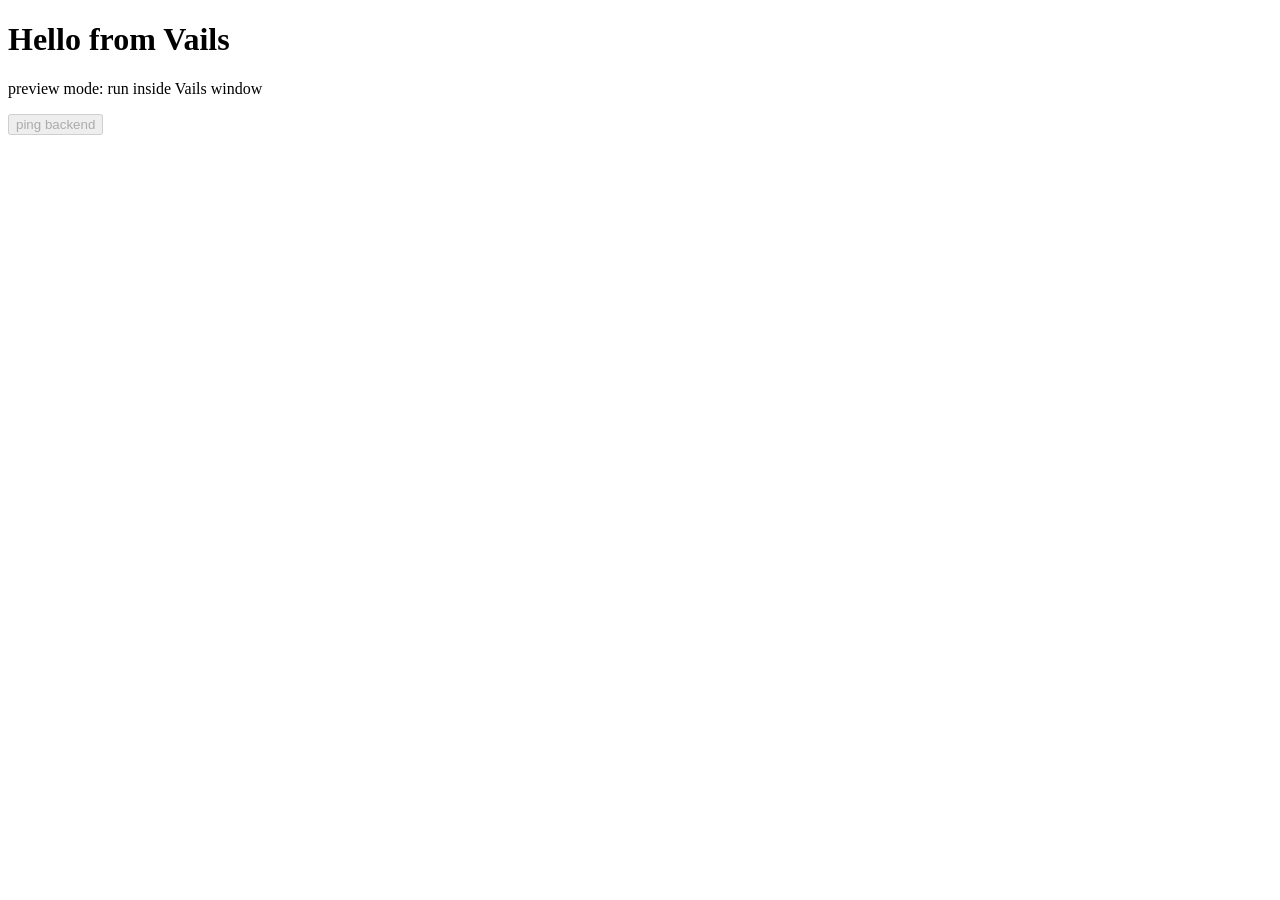
==== examples/hello/frontend/index.html @ de72a4c2 "vails: phases 0-2 + Tauri/mobile plans (windows+linux E2E green) - Pure-V core: application, bridge " ====
<!doctype html>
<html lang="en">
<head>
<meta charset="utf-8" />
<title>Hello Vails</title>
</head>
<body>
<h1>Hello from Vails</h1>
<p id="status">backend: not connected</p>
<button id="ping">ping backend</button>
<script>
(function () {
  var s = document.getElementById("status");
  var b = document.getElementById("ping");
  if (!window.vails) {
    s.textContent = "preview mode: run inside Vails window";
    b.disabled = true;
    return;
  }
  b.addEventListener("click", function () {
    window.vails.call("ping", "").then(function (r) {
      s.textContent = "backend says: " + r;
    }).catch(function (e) {
      s.textContent = "error: " + e.message;
    });
  });
  window.vails.onEvent("ready", function (d) {
    s.textContent = "event: " + d;
  });
})();
</script>
</body>
</html>
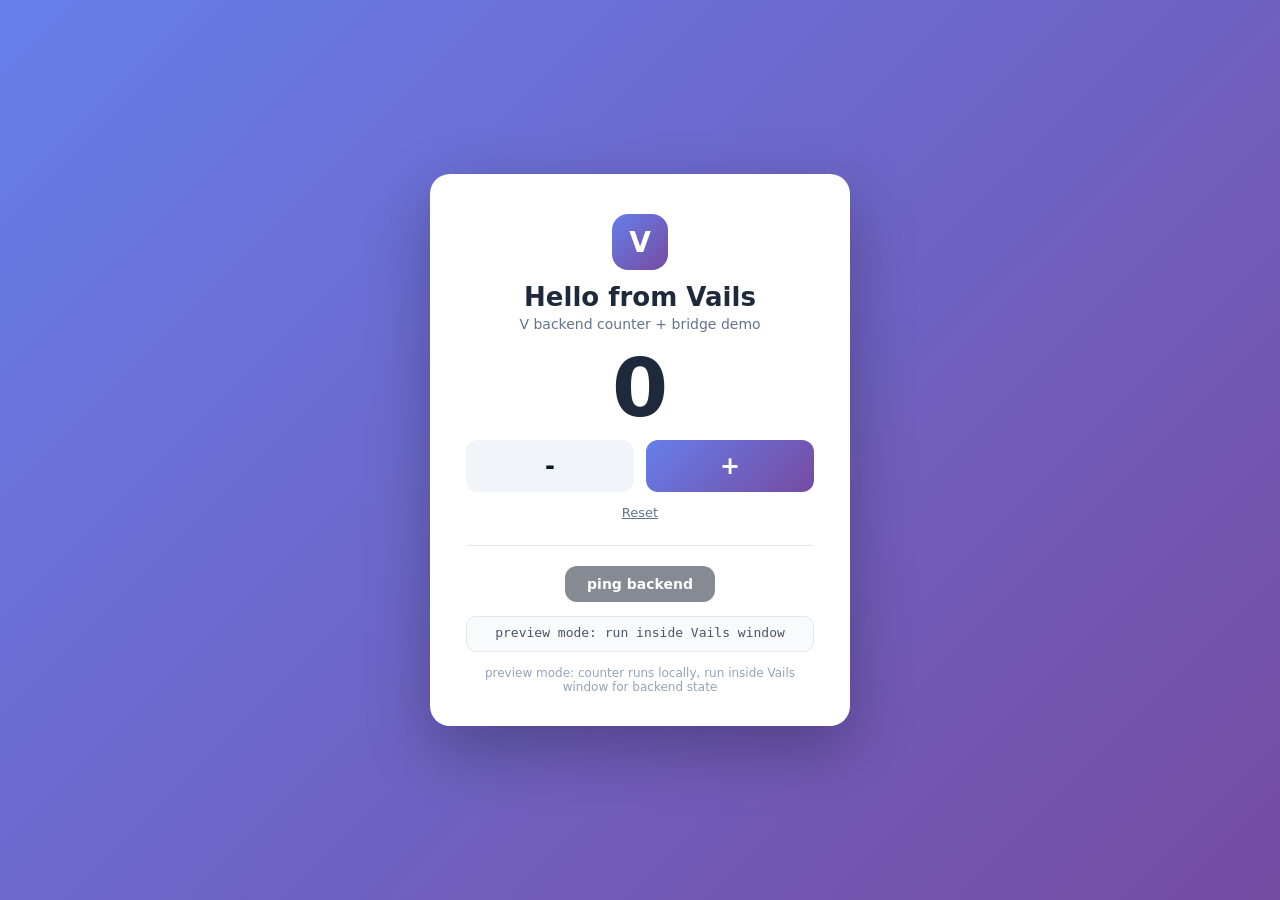
==== commit cd1f340d: "vails: T1 capabilities + hello loads UI from file" ====
--- a/examples/hello/frontend/index.html
+++ b/examples/hello/frontend/index.html
@@ -1,32 +1,184 @@
 <!doctype html>
+<!-- Source of truth for the hello UI: main.v loads this file at runtime. -->
 <html lang="en">
 <head>
 <meta charset="utf-8" />
+<meta name="viewport" content="width=device-width, initial-scale=1" />
 <title>Hello Vails</title>
+<style>
+  * { box-sizing: border-box; }
+  body {
+    margin: 0;
+    min-height: 100vh;
+    display: flex;
+    align-items: center;
+    justify-content: center;
+    font-family: system-ui, -apple-system, "Segoe UI", Roboto, sans-serif;
+    background: linear-gradient(135deg, #667eea 0%, #764ba2 100%);
+    color: #1e293b;
+  }
+  .card {
+    background: #ffffff;
+    border-radius: 20px;
+    padding: 40px 36px 32px;
+    width: min(420px, 92vw);
+    text-align: center;
+    box-shadow: 0 24px 64px rgba(0, 0, 0, 0.28);
+  }
+  .badge {
+    width: 56px;
+    height: 56px;
+    margin: 0 auto 12px;
+    border-radius: 16px;
+    display: flex;
+    align-items: center;
+    justify-content: center;
+    font-size: 28px;
+    font-weight: 800;
+    color: #fff;
+    background: linear-gradient(135deg, #667eea, #764ba2);
+  }
+  h1 { margin: 0 0 4px; font-size: 26px; }
+  .subtitle { margin: 0 0 20px; color: #64748b; font-size: 14px; }
+  .counter-value {
+    font-size: 72px;
+    font-weight: 800;
+    line-height: 1;
+    margin: 8px 0 16px;
+    font-variant-numeric: tabular-nums;
+    transition: transform 0.12s ease;
+  }
+  .counter-value.pop { transform: scale(1.12); }
+  .btn-row { display: flex; gap: 12px; justify-content: center; }
+  button { cursor: pointer; font: inherit; border: none; border-radius: 12px; }
+  button:disabled { opacity: 0.5; cursor: default; }
+  .btn-count {
+    flex: 1;
+    padding: 12px 0;
+    font-size: 24px;
+    font-weight: 700;
+  }
+  .btn-dec { background: #f1f5f9; color: #0f172a; }
+  .btn-dec:hover { background: #e2e8f0; }
+  .btn-inc { background: linear-gradient(135deg, #667eea, #764ba2); color: #fff; }
+  .btn-inc:hover { filter: brightness(1.08); }
+  .btn-reset {
+    margin-top: 12px;
+    background: none;
+    color: #64748b;
+    font-size: 13px;
+    text-decoration: underline;
+  }
+  .btn-reset:hover { color: #0f172a; }
+  .divider { border: none; border-top: 1px solid #e2e8f0; margin: 24px 0 20px; }
+  .btn-ping {
+    padding: 10px 22px;
+    font-size: 14px;
+    font-weight: 600;
+    background: #0f172a;
+    color: #fff;
+  }
+  .btn-ping:hover { background: #1e293b; }
+  .status {
+    margin: 14px 0 0;
+    font-size: 13px;
+    font-family: ui-monospace, Consolas, monospace;
+    background: #f8fafc;
+    border: 1px solid #e2e8f0;
+    border-radius: 10px;
+    padding: 8px 12px;
+    color: #475569;
+    min-height: 36px;
+  }
+  .hint { margin: 14px 0 0; font-size: 12px; color: #94a3b8; }
+</style>
 </head>
 <body>
-<h1>Hello from Vails</h1>
-<p id="status">backend: not connected</p>
-<button id="ping">ping backend</button>
+<main class="card">
+  <div class="badge">V</div>
+  <h1>Hello from Vails</h1>
+  <p class="subtitle">V backend counter + bridge demo</p>
+  <div class="counter-value" id="count">0</div>
+  <div class="btn-row">
+    <button class="btn-count btn-dec" id="dec" type="button">-</button>
+    <button class="btn-count btn-inc" id="inc" type="button">+</button>
+  </div>
+  <button class="btn-reset" id="reset" type="button">Reset</button>
+  <hr class="divider" />
+  <button class="btn-ping" id="ping" type="button">ping backend</button>
+  <p class="status" id="status">backend: not connected</p>
+  <p class="hint" id="hint"></p>
+</main>
 <script>
 (function () {
-  var s = document.getElementById("status");
-  var b = document.getElementById("ping");
-  if (!window.vails) {
-    s.textContent = "preview mode: run inside Vails window";
-    b.disabled = true;
-    return;
+  var countEl = document.getElementById("count");
+  var statusEl = document.getElementById("status");
+  var hintEl = document.getElementById("hint");
+  var incBtn = document.getElementById("inc");
+  var decBtn = document.getElementById("dec");
+  var resetBtn = document.getElementById("reset");
+  var pingBtn = document.getElementById("ping");
+  var useBackend = !!window.vails;
+  var localCount = 0;
+
+  function render(n) {
+    countEl.textContent = n;
+    countEl.classList.remove("pop");
+    void countEl.offsetWidth;
+    countEl.classList.add("pop");
   }
-  b.addEventListener("click", function () {
+  function showError(e) {
+    statusEl.textContent = "error: " + (e && e.message ? e.message : e);
+  }
+  function applyResult(r) {
+    var n = parseInt(r, 10);
+    if (isNaN(n)) {
+      statusEl.textContent = "backend says: " + r;
+      return;
+    }
+    render(n);
+  }
+  function callOrLocal(method) {
+    if (useBackend) {
+      return window.vails.call(method, "");
+    }
+    if (method === "counter_inc") { localCount += 1; }
+    else if (method === "counter_dec") { localCount -= 1; }
+    else if (method === "counter_reset") { localCount = 0; }
+    else if (method === "counter_get") { /* no change */ }
+    return Promise.resolve(String(localCount));
+  }
+
+  incBtn.addEventListener("click", function () {
+    callOrLocal("counter_inc").then(applyResult).catch(showError);
+  });
+  decBtn.addEventListener("click", function () {
+    callOrLocal("counter_dec").then(applyResult).catch(showError);
+  });
+  resetBtn.addEventListener("click", function () {
+    callOrLocal("counter_reset").then(applyResult).catch(showError);
+  });
+  pingBtn.addEventListener("click", function () {
+    if (!useBackend) {
+      statusEl.textContent = "preview mode: run inside Vails window";
+      return;
+    }
     window.vails.call("ping", "").then(function (r) {
-      s.textContent = "backend says: " + r;
-    }).catch(function (e) {
-      s.textContent = "error: " + e.message;
+      statusEl.textContent = "backend says: " + r;
+    }).catch(showError);
+  });
+
+  if (useBackend) {
+    window.vails.onEvent("ready", function (d) {
+      statusEl.textContent = "event: " + d;
     });
-  });
-  window.vails.onEvent("ready", function (d) {
-    s.textContent = "event: " + d;
-  });
+    callOrLocal("counter_get").then(applyResult).catch(showError);
+  } else {
+    render(0);
+    pingBtn.disabled = true;
+    hintEl.textContent = "preview mode: counter runs locally, run inside Vails window for backend state";
+    statusEl.textContent = "preview mode: run inside Vails window";
+  }
 })();
 </script>
 </body>
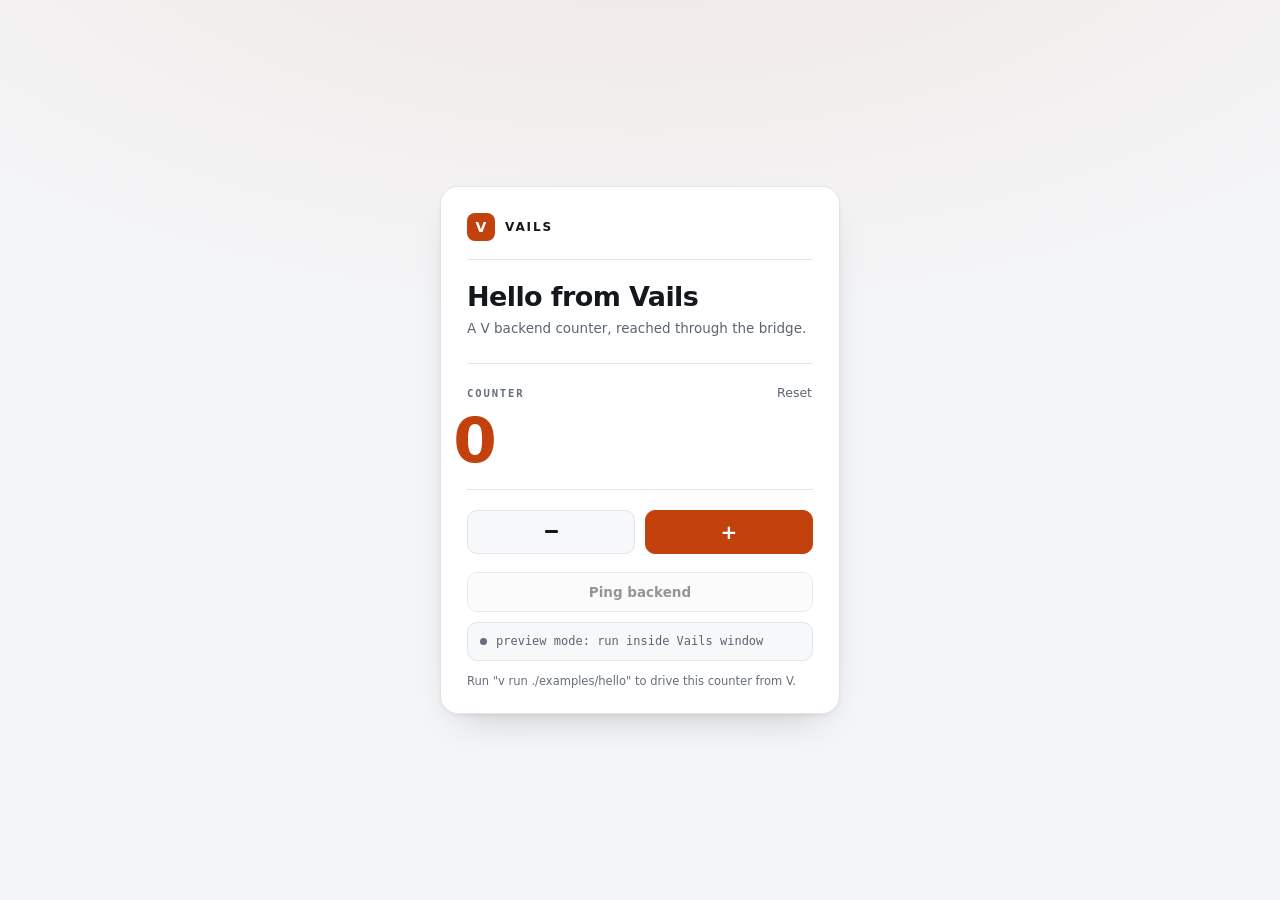
==== commit 4b381299: "vails: phases 5-5b + U0 + F0 + the build track, as one drop Everything from the 2026-09-28..30 sessi" ====
--- a/examples/hello/frontend/index.html
+++ b/examples/hello/frontend/index.html
@@ -4,109 +4,384 @@
 <head>
 <meta charset="utf-8" />
 <meta name="viewport" content="width=device-width, initial-scale=1" />
+<meta name="description" content="The Vails hello example: a V backend counter reached through the bridge." />
+<!-- Default Vails CSP (mirrors webview.default_csp() — kept in sync by webview/secure_test.v).
+     Preview fallback (opened outside a Vails window) runs under the same policy: the secure mode. -->
+<meta http-equiv="Content-Security-Policy" content="default-src 'self'; script-src 'self' 'unsafe-inline'; style-src 'self' 'unsafe-inline'; img-src 'self' data:; font-src 'self' data:; connect-src 'self'; media-src 'self' blob:; object-src 'none'; base-uri 'self'; frame-ancestors 'none'" />
 <title>Hello Vails</title>
 <style>
+  /* ---------------------------------------------------------------------
+     Tokens.
+
+     Everything the card draws comes from here, so a mode is a value swap
+     and never a second stylesheet. The page is dark by default because
+     that is the direction this UI is designed in; prefers-color-scheme
+     light is a full alternative below, not an inversion of the same
+     handful of rules.
+
+     Fonts are the system stack on purpose. This example ships under a
+     CSP that allows no external origin, and it has no build step, so a
+     webfont is not an option - the honest implementation is the platform's
+     own UI face plus its own monospace, which is what `--ui` and `--mono`
+     are. The display sizes lean on tight tracking and weight instead of
+     on a typeface nobody has installed.
+     --------------------------------------------------------------------- */
+  :root {
+    color-scheme: dark light;
+
+    --bg: #0e1116;
+    --surface: #161a20;
+    --surface-2: #1d222a;
+    --surface-3: #252b34;
+    --line: #272d37;
+    --line-strong: #39414e;
+
+    --text: #e9ecf1;
+    --muted: #98a1ae;
+    /* 5.6:1 on --surface. The first value tried was #6b7481 at 3.7:1, which
+       is fine for a decorative rule and not fine for the 10.5px label the
+       quiet token also carries. */
+    --faint: #8a93a0;
+
+    /* One accent, used everywhere it is allowed. It carries the readout,
+       the primary action, and the focus ring - never two accents. */
+    --accent: #f0a23c;
+    --accent-quiet: #7a5220;
+    --accent-ink: #17120a;
+
+    /* Tinted to the surface, never pure black: a neutral-black shadow on
+       a dark card reads as a hole, a warm-tinted one reads as depth. */
+    --shadow: 0 1px 0 rgba(255, 255, 255, 0.04) inset,
+              0 24px 48px -24px rgba(0, 0, 0, 0.85),
+              0 2px 8px -4px rgba(0, 0, 0, 0.6);
+
+    /* One radius scale. The card is the outer container; every control
+       nests inside it, so there are two values and no third. */
+    --r-card: 18px;
+    --r-ctl: 10px;
+
+    --ui: system-ui, -apple-system, "Segoe UI", Roboto, sans-serif;
+    --mono: ui-monospace, SFMono-Regular, Menlo, Consolas, monospace;
+
+    /* A single easing, so every transition on the page shares a feel. */
+    --ease: cubic-bezier(0.16, 1, 0.3, 1);
+  }
+
+  @media (prefers-color-scheme: light) {
+    :root {
+      --bg: #f4f5f7;
+      --surface: #ffffff;
+      --surface-2: #f7f8fa;
+      --surface-3: #eef0f4;
+      --line: #e2e5ea;
+      --line-strong: #c9ced7;
+
+      --text: #14171c;
+      --muted: #5b6472;
+      /* 5.2:1 on the white surface - see the dark-mode note on the same
+         token. This is the smallest text on the page, so it is the one that
+         has to clear AA with room to spare. */
+      --faint: #656d7a;
+
+      /* Darker than the dark-mode accent: amber on white needs the
+         contrast that amber on near-black gets for free. Pushed towards
+         orange rather than yellow, because the same hue that reads as warm
+         amber on near-black turns to mud when it has to sit on white. */
+      --accent: #c2410c;
+      --accent-quiet: #f0d9b4;
+      --accent-ink: #ffffff;
+
+      --shadow: 0 1px 0 rgba(255, 255, 255, 0.9) inset,
+                0 18px 40px -22px rgba(20, 23, 28, 0.28),
+                0 2px 6px -3px rgba(20, 23, 28, 0.12);
+    }
+  }
+
   * { box-sizing: border-box; }
+
+  html, body { height: 100%; }
+
   body {
     margin: 0;
-    min-height: 100vh;
+    min-height: 100dvh;
+    display: grid;
+    place-items: center;
+    padding: 24px;
+    font-family: var(--ui);
+    color: var(--text);
+    background-color: var(--bg);
+    /* The one gradient on the page: a backdrop wash that gives the dark
+       field some depth. It is behind everything and touches no element,
+       so it never reads as a glow on the card. */
+    background-image: radial-gradient(120% 90% at 50% -20%,
+      color-mix(in srgb, var(--accent) 9%, transparent) 0%,
+      transparent 62%);
+    -webkit-font-smoothing: antialiased;
+  }
+
+  .card {
+    width: min(400px, 100%);
+    background: var(--surface);
+    border: 1px solid var(--line);
+    border-radius: var(--r-card);
+    box-shadow: var(--shadow);
+    padding: 26px 26px 22px;
+    /* Left-aligned, not centred. A centred card is the shape a template
+       reaches for by default; the readout and the labels below it read as
+       an instrument panel once the text shares one left edge. */
+    text-align: left;
+  }
+
+  /* --- app chrome ------------------------------------------------------ */
+
+  .brand {
     display: flex;
     align-items: center;
-    justify-content: center;
-    font-family: system-ui, -apple-system, "Segoe UI", Roboto, sans-serif;
-    background: linear-gradient(135deg, #667eea 0%, #764ba2 100%);
-    color: #1e293b;
-  }
-  .card {
-    background: #ffffff;
-    border-radius: 20px;
-    padding: 40px 36px 32px;
-    width: min(420px, 92vw);
-    text-align: center;
-    box-shadow: 0 24px 64px rgba(0, 0, 0, 0.28);
-  }
-  .badge {
-    width: 56px;
-    height: 56px;
-    margin: 0 auto 12px;
-    border-radius: 16px;
+    gap: 10px;
+    padding-bottom: 18px;
+    border-bottom: 1px solid var(--line);
+  }
+  .mark {
+    width: 28px;
+    height: 28px;
+    display: grid;
+    place-items: center;
+    border-radius: 8px;
+    background: var(--accent);
+    color: var(--accent-ink);
+    font: 700 14px/1 var(--ui);
+    letter-spacing: 0;
+  }
+  .wordmark {
+    font: 600 12px/1 var(--ui);
+    letter-spacing: 0.16em;
+    text-transform: uppercase;
+    color: var(--text);
+  }
+  /* --- headline -------------------------------------------------------- */
+
+  h1 {
+    margin: 22px 0 6px;
+    font-size: 27px;
+    /* Tight on the large sizes so the two lines set as one block rather
+       than as two words that happen to be adjacent. */
+    letter-spacing: -0.022em;
+    line-height: 1.12;
+    font-weight: 650;
+  }
+  .subtitle {
+    margin: 0;
+    font-size: 13.5px;
+    line-height: 1.5;
+    color: var(--muted);
+  }
+
+  /* --- readout --------------------------------------------------------- */
+
+  .readout {
+    margin: 24px 0 0;
+    padding: 18px 0 20px;
+    border-top: 1px solid var(--line);
+    border-bottom: 1px solid var(--line);
+  }
+  /* The label and Reset share an edge: they are both small controls for the
+     same readout, and stacking Reset below the +/- row made it an orphaned
+     full-width band with nothing to belong to. */
+  .readout-head {
+    display: flex;
+    align-items: baseline;
+    justify-content: space-between;
+    gap: 12px;
+  }
+  .readout-label {
+    font: 600 10.5px/1 var(--mono);
+    letter-spacing: 0.18em;
+    text-transform: uppercase;
+    color: var(--faint);
+  }
+  .counter-value {
+    /* The UI face, not the mono one. Consolas draws a slashed zero, and at
+       display size that glyph reads as two characters - which is a
+       spectacular thing to do to a counter. tabular-nums is kept anyway:
+       a counter whose digits change width jitters on every click, and the
+       jitter is read as a bug. */
+    font: 700 58px/1 var(--ui);
+    font-variant-numeric: tabular-nums;
+    letter-spacing: -0.035em;
+    margin-top: 8px;
+    color: var(--accent);
+    transition: transform 140ms var(--ease);
+  }
+  .counter-value.pop { transform: scale(1.08); }
+
+  /* --- controls -------------------------------------------------------- */
+
+  .btn-row {
+    display: grid;
+    grid-template-columns: 1fr 1fr;
+    gap: 10px;
+    margin-top: 20px;
+  }
+
+  button {
+    font: inherit;
+    cursor: pointer;
+    border-radius: var(--r-ctl);
+    border: 1px solid transparent;
+    /* A press has to look like a press. Without this the only feedback a
+       click gives is the number changing, which is easy to miss. */
+    transition: background-color 120ms var(--ease),
+                border-color 120ms var(--ease),
+                transform 90ms var(--ease);
+  }
+  button:disabled { cursor: default; opacity: 0.45; }
+
+  .btn-count {
+    padding: 11px 0;
+    font-size: 20px;
+    font-weight: 600;
+    line-height: 1;
+    background: var(--surface-2);
+    color: var(--text);
+    border-color: var(--line);
+  }
+  /* U+2212 next to a plus sign is a short stroke against two, so at any
+     matched size the minus reads as the weaker control. Drawing the dash
+     makes its length and thickness the plus sign's own, which is the only
+     way the pair looks like a matched set. */
+  .dash {
+    display: block;
+    width: 13px;
+    height: 2.6px;
+    margin: 0 auto;
+    background: currentColor;
+    border-radius: 1.3px;
+  }
+  .btn-count:hover:not(:disabled) { background: var(--surface-3); border-color: var(--line-strong); }
+  .btn-count:active:not(:disabled) { transform: translateY(1px); }
+
+  /* The one filled control, and the only place the accent becomes a
+     background. One primary action on the card, not two. */
+  .btn-inc {
+    background: var(--accent);
+    color: var(--accent-ink);
+    border-color: var(--accent);
+  }
+  .btn-inc:hover:not(:disabled) { filter: brightness(1.08); }
+  .btn-inc:active:not(:disabled) { transform: translateY(1px); }
+
+  .btn-reset {
+    background: none;
+    color: var(--muted);
+    font-size: 12.5px;
+    padding: 2px 0;
+  }
+  .btn-reset:hover { color: var(--text); }
+  .btn-reset:active { transform: translateY(1px); }
+
+  .btn-ping {
+    display: block;
+    width: 100%;
+    margin-top: 18px;
+    padding: 11px 0;
+    background: var(--surface-2);
+    color: var(--text);
+    border-color: var(--line-strong);
+    font-size: 13.5px;
+    font-weight: 550;
+  }
+  .btn-ping:hover:not(:disabled) { background: var(--surface-3); }
+  .btn-ping:active:not(:disabled) { transform: translateY(1px); }
+
+  /* A visible focus ring on every control. Keyboard users get to see
+     where they are; :focus-visible keeps it off mouse clicks. */
+  :focus-visible {
+    outline: 2px solid var(--accent);
+    outline-offset: 2px;
+  }
+
+  /* --- status ---------------------------------------------------------- */
+
+  .status {
     display: flex;
     align-items: center;
-    justify-content: center;
-    font-size: 28px;
-    font-weight: 800;
-    color: #fff;
-    background: linear-gradient(135deg, #667eea, #764ba2);
-  }
-  h1 { margin: 0 0 4px; font-size: 26px; }
-  .subtitle { margin: 0 0 20px; color: #64748b; font-size: 14px; }
-  .counter-value {
-    font-size: 72px;
-    font-weight: 800;
-    line-height: 1;
-    margin: 8px 0 16px;
-    font-variant-numeric: tabular-nums;
-    transition: transform 0.12s ease;
-  }
-  .counter-value.pop { transform: scale(1.12); }
-  .btn-row { display: flex; gap: 12px; justify-content: center; }
-  button { cursor: pointer; font: inherit; border: none; border-radius: 12px; }
-  button:disabled { opacity: 0.5; cursor: default; }
-  .btn-count {
-    flex: 1;
-    padding: 12px 0;
-    font-size: 24px;
-    font-weight: 700;
-  }
-  .btn-dec { background: #f1f5f9; color: #0f172a; }
-  .btn-dec:hover { background: #e2e8f0; }
-  .btn-inc { background: linear-gradient(135deg, #667eea, #764ba2); color: #fff; }
-  .btn-inc:hover { filter: brightness(1.08); }
-  .btn-reset {
-    margin-top: 12px;
-    background: none;
-    color: #64748b;
-    font-size: 13px;
-    text-decoration: underline;
-  }
-  .btn-reset:hover { color: #0f172a; }
-  .divider { border: none; border-top: 1px solid #e2e8f0; margin: 24px 0 20px; }
-  .btn-ping {
-    padding: 10px 22px;
-    font-size: 14px;
-    font-weight: 600;
-    background: #0f172a;
-    color: #fff;
-  }
-  .btn-ping:hover { background: #1e293b; }
-  .status {
-    margin: 14px 0 0;
-    font-size: 13px;
-    font-family: ui-monospace, Consolas, monospace;
-    background: #f8fafc;
-    border: 1px solid #e2e8f0;
-    border-radius: 10px;
-    padding: 8px 12px;
-    color: #475569;
-    min-height: 36px;
-  }
-  .hint { margin: 14px 0 0; font-size: 12px; color: #94a3b8; }
+    gap: 9px;
+    margin: 10px 0 0;
+    padding: 10px 12px;
+    font: 500 12px/1.45 var(--mono);
+    color: var(--muted);
+    background: var(--surface-2);
+    border: 1px solid var(--line);
+    border-radius: var(--r-ctl);
+    min-height: 38px;
+    /* The message is replaced often and can be two lines; reserving a
+       little slack keeps the card from resizing under the reader. */
+    overflow-wrap: anywhere;
+  }
+  /* The dot is the state channel, so the sentence beside it does not have
+     to spell out the state in prose. Colour is the only thing it encodes,
+     and the words next to it always carry the same meaning - which is why
+     it is safe to leave it as colour. */
+  .status::before {
+    content: "";
+    flex: 0 0 auto;
+    width: 7px;
+    height: 7px;
+    border-radius: 50%;
+    background: var(--faint);
+    transition: background-color 160ms var(--ease);
+  }
+  .status[data-state="ok"]::before { background: var(--accent); }
+  .status[data-state="bad"]::before { background: #e5484d; }
+
+  .hint {
+    margin: 12px 0 0;
+    font-size: 11.5px;
+    line-height: 1.55;
+    color: var(--faint);
+  }
+  .hint:empty { display: none; }
+
+  /* --- reduced motion -------------------------------------------------- */
+
+  /* Everything above the fold animates on purpose, and all of it is
+     decoration or feedback - never information. So when motion is not
+     wanted, it can all go without costing the page anything. */
+  @media (prefers-reduced-motion: reduce) {
+    *, *::before, *::after {
+      animation-duration: 0.01ms !important;
+      animation-iteration-count: 1 !important;
+      transition-duration: 0.01ms !important;
+    }
+    .counter-value.pop { transform: none; }
+    button:active:not(:disabled) { transform: none; }
+  }
 </style>
 </head>
 <body>
 <main class="card">
-  <div class="badge">V</div>
+  <div class="brand">
+    <div class="mark" aria-hidden="true">V</div>
+    <span class="wordmark">Vails</span>
+  </div>
+
   <h1>Hello from Vails</h1>
-  <p class="subtitle">V backend counter + bridge demo</p>
-  <div class="counter-value" id="count">0</div>
+  <p class="subtitle">A V backend counter, reached through the bridge.</p>
+
+  <div class="readout">
+    <div class="readout-head">
+      <div class="readout-label">Counter</div>
+      <button class="btn-reset" id="reset" type="button">Reset</button>
+    </div>
+    <div class="counter-value" id="count">0</div>
+  </div>
+
   <div class="btn-row">
-    <button class="btn-count btn-dec" id="dec" type="button">-</button>
-    <button class="btn-count btn-inc" id="inc" type="button">+</button>
+    <button class="btn-count" id="dec" type="button" aria-label="Decrement"><span class="dash"></span></button>
+    <button class="btn-count btn-inc" id="inc" type="button" aria-label="Increment">+</button>
   </div>
-  <button class="btn-reset" id="reset" type="button">Reset</button>
-  <hr class="divider" />
-  <button class="btn-ping" id="ping" type="button">ping backend</button>
-  <p class="status" id="status">backend: not connected</p>
+  <button class="btn-ping" id="ping" type="button">Ping backend</button>
+  <p class="status" id="status" role="status">backend: not connected</p>
   <p class="hint" id="hint"></p>
 </main>
 <script>
@@ -121,6 +396,25 @@
   var useBackend = !!window.vails;
   var localCount = 0;
 
+  // say writes the status line and sets the dot's state.
+  //
+  // The state is derived from the message rather than passed in, because
+  // every call site already knows what it is saying and none of them
+  // should have to say it twice. Prefixes are the contract: anything
+  // starting "error:" is a failure, and the two preview-mode messages are
+  // the neutral middle. An unrecognised message stays neutral rather than
+  // being guessed into one of the states.
+  function say(text) {
+    statusEl.textContent = text;
+    if (text.indexOf("error:") === 0) {
+      statusEl.dataset.state = "bad";
+    } else if (text.indexOf("preview mode") === 0) {
+      statusEl.dataset.state = "idle";
+    } else {
+      statusEl.dataset.state = "ok";
+    }
+  }
+
   function render(n) {
     countEl.textContent = n;
     countEl.classList.remove("pop");
@@ -128,12 +422,12 @@
     countEl.classList.add("pop");
   }
   function showError(e) {
-    statusEl.textContent = "error: " + (e && e.message ? e.message : e);
+    say("error: " + (e && e.message ? e.message : e));
   }
   function applyResult(r) {
     var n = parseInt(r, 10);
     if (isNaN(n)) {
-      statusEl.textContent = "backend says: " + r;
+      say("backend says: " + r);
       return;
     }
     render(n);
@@ -160,24 +454,27 @@
   });
   pingBtn.addEventListener("click", function () {
     if (!useBackend) {
-      statusEl.textContent = "preview mode: run inside Vails window";
+      say("preview mode: run inside Vails window");
       return;
     }
     window.vails.call("ping", "").then(function (r) {
-      statusEl.textContent = "backend says: " + r;
+      say("backend says: " + r);
     }).catch(showError);
   });
 
   if (useBackend) {
     window.vails.onEvent("ready", function (d) {
-      statusEl.textContent = "event: " + d;
+      say("event: " + d);
     });
     callOrLocal("counter_get").then(applyResult).catch(showError);
   } else {
     render(0);
     pingBtn.disabled = true;
-    hintEl.textContent = "preview mode: counter runs locally, run inside Vails window for backend state";
-    statusEl.textContent = "preview mode: run inside Vails window";
+    // The status line already says the app is not connected, so the hint
+    // spends its space on the thing the reader can do about it instead of
+    // restating the state in a second voice.
+    hintEl.textContent = 'Run "v run ./examples/hello" to drive this counter from V.';
+    say("preview mode: run inside Vails window");
   }
 })();
 </script>
